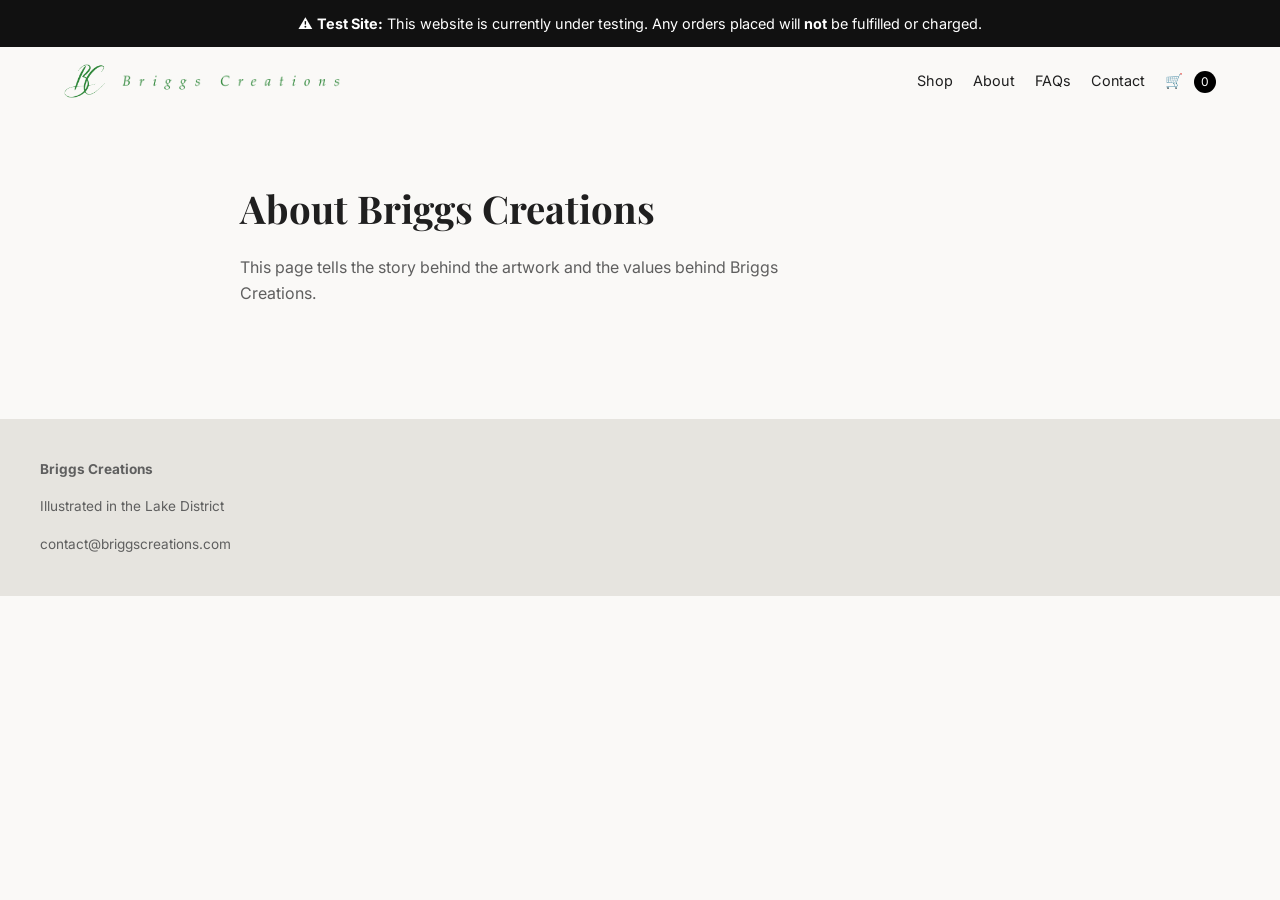
==== pages/about.html @ 9581f6a6 "Beta Testing Launch" ====
<!DOCTYPE html>
<html lang="en">

    <head>
        <meta charset="UTF-8" />
        <meta name="viewport" content="width=device-width, initial-scale=1" />
        <title>About | Briggs Creations</title>

        <!-- Fonts -->
        <link rel="preconnect" href="https://fonts.googleapis.com">
        <link rel="preconnect" href="https://fonts.gstatic.com" crossorigin>
        <link
            href="https://fonts.googleapis.com/css2?family=Inter:wght@300;400;500&family=Playfair+Display:wght@400;500&display=swap"
            rel="stylesheet">

        <link rel="stylesheet" href="../css/styles.css">
    </head>

    <body>
        <!-- BETA TEST BANNER -->
        <div class="beta-banner">
            ⚠️ <strong>Test Site:</strong> This website is currently under testing.
            Any orders placed will <strong>not</strong> be fulfilled or charged.
        </div>
        <!-- END BETA TEST BANNER -->

        <!-- Header (same as index) -->
        <header>
            <div class="nav">
                <div class="brand">
                    <a href="../index.html" class="logo-wrap">
                        <img src="../assets/Logo_2.png" alt="Briggs Creations logo" class="logo-primary" />
                        <img src="../assets/Logo_3.png" alt="Briggs Creations wordmark" class="logo-secondary" />
                    </a>
                </div>
                <button class="nav-toggle" aria-label="Menu" aria-expanded="false">
                    ☰
                </button>
                <nav class="nav-links">
                    <a href="../pages/shop.html">Shop</a>
                    <a href="../pages/about.html">About</a>
                    <a href="../pages/faq.html">FAQs</a>
                    <a href="../pages/contact.html">Contact</a>
                    <a href="../pages/basket.html" class="basket-link">
                        🛒
                        <span id="cart-count" class="cart-count" aria-live="polite">0</span>
                    </a>
                </nav>
            </div>
        </header>

        <main>

            <!-- About intro (placeholder for later) -->
            <section class="about-page">
                <div class="about-page-inner">
                    <h1>About Briggs Creations</h1>

                    <p class="about-intro">
                        <!-- You’ll fill this later -->
                        This page tells the story behind the artwork and the values behind Briggs Creations.
                    </p>
                </div>
            </section>


        </main>

        <!-- Footer -->
        <footer>
            <div class="footer-inner">
                <strong>Briggs Creations</strong>
                <span>Illustrated in the Lake District</span>
                <span>contact@briggscreations.com</span>
            </div>
        </footer>

        <script src="../js/cart.js"></script>
        <script>
            const toggle = document.querySelector(".nav-toggle");
            const nav = document.querySelector(".nav-links");

            if (toggle && nav) {
                toggle.addEventListener("click", () => {
                    const isOpen = nav.classList.toggle("is-open");
                    toggle.setAttribute("aria-expanded", isOpen);
                });
            }
        </script>

    </body>

</html>
---- css/styles.css ----
.beta-banner {
  position: fixed;
  top: 0;
  left: 0;
  width: 100%;
  z-index: 9999;
  background: #111;
  color: #fff;
  text-align: center;
  padding: 0.75rem 1rem;
  font-size: 0.9rem;
}

body {
  margin-top: 3rem;
}


:root {
  --bg-main: #faf9f7;
  --bg-muted: #eef1ec;
  --text-main: #1f1f1f;
  --text-soft: #5f5f5f;
  --accent: #2f4f3a;
  --card-bg: #ffffff;
}

* {
  box-sizing: border-box;
  margin: 0;
  padding: 0;
}

body {
  font-family: 'Inter', system-ui, sans-serif;
  background: var(--bg-main);
  color: var(--text-main);
  line-height: 1.6;
}

img {
  max-width: 100%;
  display: block;
  border-radius: 0;
}

a {
  color: inherit;
  text-decoration: none;
}

img {
  -webkit-user-drag: none;
  user-select: none;
}

/* ---------------- Header ---------------- */
header {
  position: sticky;
  top: 0;
  z-index: 10;
  background: rgba(250, 249, 247, 0.9);
  backdrop-filter: blur(4px);
}

/* ---------------- Brand / Logo ---------------- */

.logo-wrap {
  display: flex;
  align-items: center;
  gap: 0.75rem;
}

.logo-wrap img {
  opacity: 0.95;
}

.logo-wrap:hover img {
  opacity: 1;
}

/* Primary logo (always visible) */
.logo-primary {
  height: 34px;
  width: auto;
  display: block;
}

/* Secondary logo (desktop only) */
.logo-secondary {
  height: 26px;
  width: auto;
  display: block;
}

/* Mobile behaviour */
@media (max-width: 700px) {
  .brand .logo-secondary {
    display: none;
  }

  .logo-primary {
    height: 30px;
  }
}

.nav {
  max-width: 1200px;
  margin: 0 auto;
  padding: 1rem 1.5rem;
  display: flex;
  justify-content: space-between;
  align-items: center;
}

.brand {
  font-family: 'Playfair Display', serif;
  font-size: 1.2rem;
  font-weight: 500;
}

.nav-links {
  display: flex;
  gap: 1.25rem;
  font-size: 0.9rem;
}

/* ================================
   HEADER BASKET COUNT
   ================================ */

.basket-link {
  position: relative;
  text-decoration: none;
}

.cart-count {
  display: inline-block;
  margin-left: 0.4rem;
  min-width: 1.4rem;
  height: 1.4rem;
  padding: 0 0.35rem;
  font-size: 0.75rem;
  line-height: 1.4rem;
  text-align: center;
  border-radius: 999px;
  background-color: #000;
  color: #fff;
  transition: transform 0.25s ease, opacity 0.25s ease;
}

/* .cart-count.is-empty {
  opacity: 0;
  transform: scale(0.5);
} */

/* ================================
   Mobile Navigation (360px)
================================ */

.nav-toggle {
  display: none;
  background: none;
  border: none;
  font-size: 1.6rem;
  cursor: pointer;
}

/* Collapse nav at very small widths */
@media (max-width: 380px) {
  .nav-toggle {
    display: block;
  }

  .nav-links {
    display: none;
    position: absolute;
    top: 100%;
    right: 1rem;
    background: white;
    border: 1px solid #ddd;
    padding: 0.75rem 1rem;
    flex-direction: column;
    gap: 0.75rem;
    z-index: 1000;
  }

  .nav-links.is-open {
    display: flex;
  }
}

/* ---------------- Hero ---------------- */
.hero {
  max-width: 1200px;
  margin: 3rem auto 5rem;
  padding: 0 1.5rem;
  display: grid;
  grid-template-columns: 1fr 1fr;
  gap: 3rem;
  align-items: center;
}

.hero h1 {
  font-family: 'Playfair Display', serif;
  font-size: clamp(2rem, 4vw, 3rem);
  margin-bottom: 1rem;
}

.hero p {
  color: var(--text-soft);
  max-width: 38ch;
  margin-bottom: 1.5rem;
}

.btn-primary {
  display: inline-block;
  padding: 0.75rem 1.5rem;
  border-radius: 999px;
  background: var(--accent);
  color: white;
  font-size: 0.9rem;
}

.hero-image {
  border: 20px solid #1f1f1f;
}

@media (max-width: 900px) {
  .hero-image {
    display: none;
  }
}


/* ---------------- Sections ---------------- */
section {
  margin-bottom: 5rem;
}

.section-inner {
  max-width: 1200px;
  margin: 0 auto;
  padding: 0 1.5rem;
}

.section-title {
  font-size: 0.85rem;
  letter-spacing: 0.05em;
  text-transform: uppercase;
  color: var(--text-soft);
  margin-bottom: 2rem;
}

/* ---------------- Prints Grid ---------------- */
.prints-grid {
  display: grid;
  grid-template-columns: repeat(4, 1fr);
  gap: 2rem;
}

.print-card {
  background: var(--card-bg);
  padding: 1rem;
  border-radius: 12px;
  transition: transform 0.3s ease, box-shadow 0.3s ease;
}

.print-card:hover {
  transform: translateY(-4px);
  box-shadow: 0 8px 24px rgba(0, 0, 0, 0.06);
}

.print-info {
  margin-top: 0.75rem;
  font-size: 0.9rem;
}

.price {
  color: var(--text-soft);
  font-size: 0.85rem;
}

.print-card-image {
  border: 10px solid #1f1f1f;
  border-radius: 0;
}

@media (max-width: 700px) {
  .prints-carousel {
    display: flex;
    overflow-x: auto;
    gap: 1rem;
    scroll-snap-type: x mandatory;
    padding-bottom: 1rem;
  }

  .prints-carousel .print-card {
    min-width: 80%;
    max-width: 70%;
    scroll-snap-align: center;
    flex-shrink: 0;
  }

  /* Hide scrollbar but keep swipe */
  .prints-carousel::-webkit-scrollbar {
    display: none;
  }
}


/* ---------------- Trust Builder ---------------- */
.trust {
  background: var(--bg-muted);
  padding: 3rem 1.5rem;
}

.trust-grid {
  max-width: 1000px;
  margin: 0 auto;
  display: grid;
  grid-template-columns: repeat(4, 1fr);
  gap: 2rem;
  text-align: center;
  font-size: 0.85rem;
  color: var(--text-soft);
}

/* ---------------- About ---------------- */
.about {
  background: var(--bg-muted);
  padding: 4rem 0;
}

.about-inner {
  max-width: 1000px;
  margin: 0 auto;
  padding: 0 1.5rem;
  display: grid;
  grid-template-columns: 1fr 1fr;
  gap: 3rem;
  align-items: center;
}

.about p {
  max-width: 40ch;
  color: var(--text-soft);
  margin-bottom: 1rem;
}

.about a {
  font-size: 0.9rem;
  color: var(--accent);
}

@media (max-width: 850px) {
  .about-inner img {
    width: 140px;
    height: 140px;
    object-fit: cover;
    border-radius: 50%;
    margin: 0 auto;
  }

  .about-inner {
    text-align: center;
  }

  .about p {
    margin-left: auto;
    margin-right: auto;
  }
}

/* ---------------- About Page ---------------- */

.about-page {
  padding: 4rem 1.5rem 2rem;
}

.about-page-inner {
  max-width: 800px;
  margin: 0 auto;
}

.about-page h1 {
  font-family: 'Playfair Display', serif;
  font-size: 2.4rem;
  margin-bottom: 1rem;
}

.about-intro {
  color: var(--text-soft);
  max-width: 55ch;
}

/* ---------------- Policies ---------------- */

.policies {
  background: var(--bg-muted);
  padding: 4rem 1.5rem;
}

.policies-inner {
  max-width: 800px;
  margin: 0 auto;
}

.policies h2 {
  font-size: 0.9rem;
  letter-spacing: 0.08em;
  text-transform: uppercase;
  color: var(--text-soft);
  margin-bottom: 2rem;
}

/* Details / summary dropdown */

.policy-item {
  border-top: 1px solid #ddd;
  padding: 1.25rem 0;
}

.policy-item:last-child {
  border-bottom: 1px solid #ddd;
}

.policy-item summary {
  cursor: pointer;
  font-weight: 500;
  list-style: none;
  position: relative;
  padding-right: 2rem;
}

.policy-item summary::-webkit-details-marker {
  display: none;
}

.policy-item summary::after {
  content: "+";
  position: absolute;
  right: 0;
  top: 0;
  font-size: 1.2rem;
  transition: transform 0.2s ease;
}

.policy-item[open] summary::after {
  content: "–";
}

.policy-content {
  margin-top: 1rem;
  color: var(--text-soft);
  font-size: 0.9rem;
  line-height: 1.7;
}

.policy-content h3 {
  margin-top: 1.25rem;
  margin-bottom: 0.25rem;
  font-size: 0.9rem;
  color: var(--text-main);
}

/* ---------------- Closing CTA ---------------- */
.closing-cta {
  text-align: center;
  padding: 4rem 1.5rem;
}

.closing-cta p {
  margin-bottom: 1.25rem;
  color: var(--text-soft);
}

/* ---------------- Footer ---------------- */
footer {
  background: #e6e4df;
  padding: 2.5rem 1.5rem;
  font-size: 0.85rem;
  color: var(--text-soft);
}

.footer-inner {
  max-width: 1200px;
  margin: 0 auto;
  display: flex;
  flex-direction: column;
  gap: 1rem;
}

/* ---------------- Responsive ---------------- */
@media (max-width: 900px) {
  .hero {
    grid-template-columns: 1fr;
  }

  .prints-grid {
    grid-template-columns: repeat(2, 1fr);
  }

  .trust-grid {
    grid-template-columns: repeat(2, 1fr);
  }

  .about-inner {
    grid-template-columns: 1fr;
  }
}

@media (max-width: 500px) {
  .prints-grid {
    grid-template-columns: 1fr;
  }
}

/*--------------shop page---------------------*/
/* Shop product grid */
.product-grid {
  display: grid;
  grid-template-columns: repeat(auto-fit, minmax(240px, 1fr));
  gap: 2rem;
}

/* Individual product card */
.product-card {
  display: flex;
  flex-direction: column;
  background: #fff;
}

/* Image wrapper */
.product-image {
  display: block;
  width: 100%;
  aspect-ratio: 1 / √2;
  /* portrait artwork */
  overflow: hidden;
}

/* Product image itself */
.product-image img {
  width: 100%;
  height: 100%;
  object-fit: contain;
  background: #f7f7f7;
  display: block;
}

.product-image img {
  transition: transform 0.3s ease;
}

.product-card:hover .product-image img {
  transform: scale(1.05);
}

/* Product image frame with border */
.product-image {
  display: block;
  width: 100%;
  aspect-ratio: 1 / √2;
  overflow: hidden;
  border: 10px solid #000;
  box-sizing: border-box;
}

/* ================================
   PRODUCT PAGE
   ================================ */

.product-page {
  max-width: 1200px;
  margin: 0 auto;
  padding: 2rem 1.5rem 4rem;
}

.product-layout {
  display: grid;
  grid-template-columns: 1fr;
  gap: 2.5rem;
}

/* Desktop layout */
@media (min-width: 768px) {
  .product-layout {
    grid-template-columns: 1.1fr 0.9fr;
    align-items: start;
    gap: 4rem;
  }
}

/* ----------------
     Product Image
     ---------------- */

.product-image img {
  width: 100%;
  height: auto;
  display: block;
  border: 1px solid #000;
  background-color: #fff;
}

/* ----------------
     Product Details
     ---------------- */

.product-details h1 {
  margin: 0 0 0.25rem;
  font-size: 2rem;
}

.artist-name {
  margin: 0 0 1.5rem;
  font-size: 1rem;
  color: #555;
}

.product-description {
  margin-bottom: 1.5rem;
  line-height: 1.6;
}

.product-specs {
  list-style: none;
  padding: 0;
  margin: 0 0 1.5rem;
}

.product-specs li {
  margin-bottom: 0.5rem;
  font-size: 0.95rem;
}

/* ----------------
     Price & CTA
     ---------------- */

.product-price {
  font-size: 1.4rem;
  font-weight: 600;
  margin-bottom: 1.25rem;
}

#add-to-cart {
  margin-bottom: 1.25rem;
}

/* ----------------
     Delivery Note
     ---------------- */

.delivery-note {
  font-size: 0.9rem;
  color: #666;
}

/* ----------------
     Error State
     ---------------- */

#product-error {
  text-align: center;
  padding: 4rem 1rem;
}

#product-error p {
  margin-bottom: 1.5rem;
}

/* ================================
   BASKET PAGE
   ================================ */

.basket-page {
  max-width: 1200px;
  margin: 0 auto;
  padding: 2rem 1.5rem 4rem;
}

.basket-page h1 {
  margin-bottom: 2rem;
}

/* Empty state */

#empty-basket {
  text-align: center;
  padding: 4rem 1rem;
}

/* Layout */

#basket-content {
  display: grid;
  grid-template-columns: 1fr;
  gap: 3rem;
}

@media (min-width: 768px) {
  #basket-content {
    grid-template-columns: 2fr 1fr;
    align-items: start;
  }
}

/* Items list */

.basket-items {
  list-style: none;
  padding: 0;
  margin: 0;
}

.basket-item {
  display: grid;
  grid-template-columns: 80px 1fr auto auto;
  gap: 1.5rem;
  align-items: center;
  padding: 1.5rem 0;
  border-bottom: 1px solid #ddd;
}

.basket-item img {
  width: 80px;
  height: auto;
  border: 1px solid #000;
}

/* Item details */

.item-details h3 {
  margin: 0 0 0.25rem;
  font-size: 1.1rem;
}

.item-meta {
  font-size: 0.9rem;
  color: #666;
}

.remove-item {
  background: none;
  border: none;
  padding: 0;
  margin-top: 0.5rem;
  font-size: 0.85rem;
  color: #666;
  cursor: pointer;
  text-decoration: underline;
}

/* Quantity */

.item-quantity input {
  width: 60px;
  padding: 0.25rem;
  text-align: center;
}

/* Price */

.item-price {
  font-weight: 600;
}

/* Summary */

.basket-summary {
  border: 1px solid #ddd;
  padding: 1.5rem;
}

.basket-summary h2 {
  margin-top: 0;
  margin-bottom: 1.5rem;
}

.summary-row {
  display: flex;
  justify-content: space-between;
  margin-bottom: 0.75rem;
}

.summary-row.total {
  font-weight: 600;
  border-top: 1px solid #ddd;
  padding-top: 0.75rem;
}

.returns-note {
  margin-top: 1rem;
  font-size: 0.85rem;
  color: #666;
}

/* ================================
   ADD TO BASKET ANIMATION
   ================================ */

@keyframes bump {
  0% {
    transform: scale(1);
  }

  40% {
    transform: scale(1.25);
  }

  100% {
    transform: scale(1);
  }
}

.cart-count.bump {
  animation: bump 0.3s ease;
}

/* Button feedback */
.btn-primary.added {
  position: relative;
  overflow: hidden;
}

.btn-primary.added::after {
  content: "✓ Added";
  position: absolute;
  inset: 0;
  display: flex;
  align-items: center;
  justify-content: center;
  background-color: #000;
  color: #fff;
  font-size: 0.9rem;
  font-weight: 500;
  opacity: 0;
  animation: fadeAdded 1.2s ease forwards;
}

@keyframes fadeAdded {
  0% {
    opacity: 0;
  }

  20% {
    opacity: 1;
  }

  80% {
    opacity: 1;
  }

  100% {
    opacity: 0;
  }
}

/* Checkout Button feedback */
#checkout-button.loading {
  cursor: not-allowed;
  opacity: 0.6;
}

#checkout-button.loading::after {
  content: "";
  display: inline-block;
  width: 16px;
  height: 16px;
  border: 2px solid white;
  border-top: 2px solid transparent;
  border-radius: 50%;
  margin-left: 8px;
  animation: spin 1s linear infinite;
}

@keyframes spin {
  0% {
    transform: rotate(0deg);
  }

  100% {
    transform: rotate(360deg);
  }
}
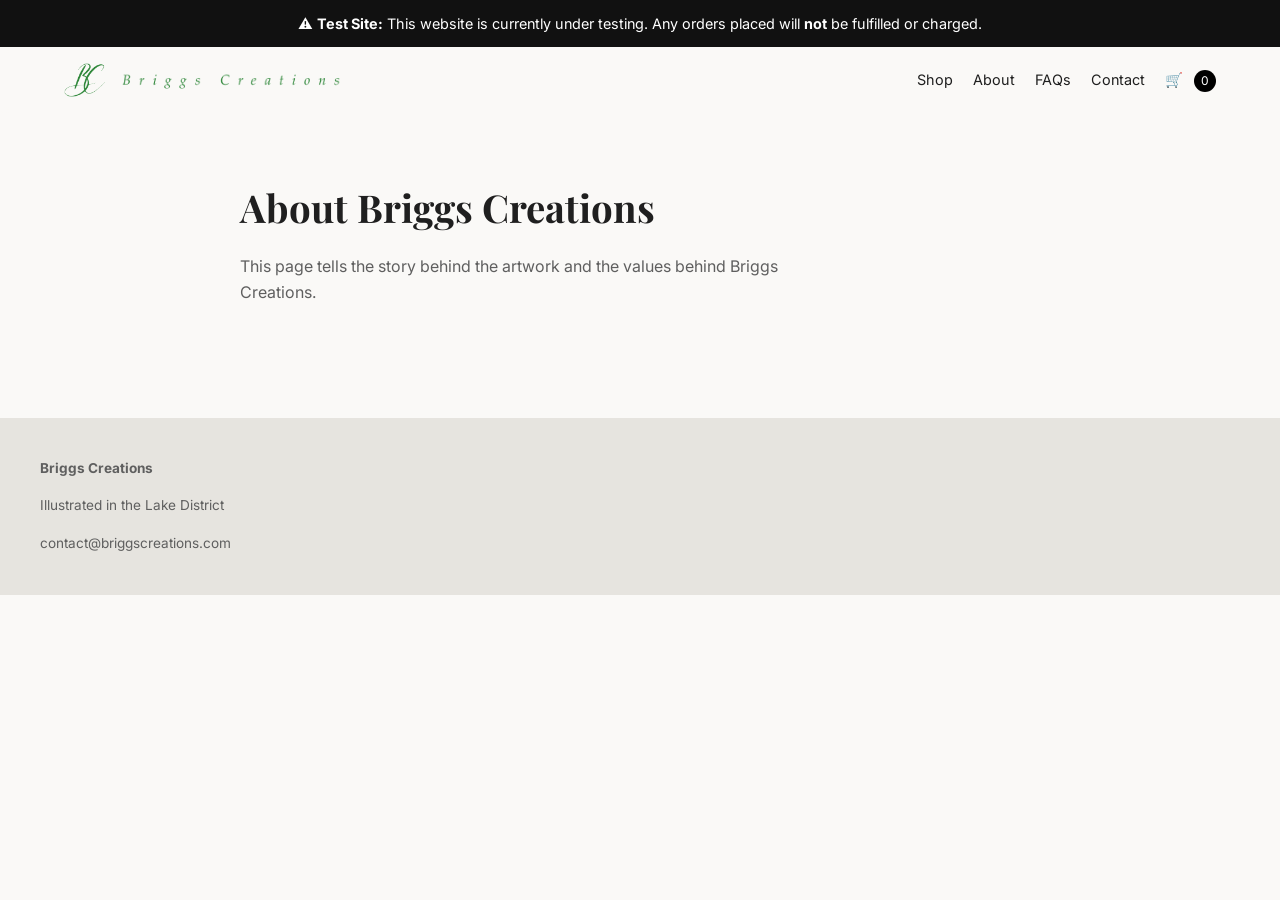
==== commit 0930d29f: "Update post payment basket count" ====
--- a/pages/about.html
+++ b/pages/about.html
@@ -75,7 +75,7 @@
             </div>
         </footer>
 
-        <script src="../js/cart.js"></script>
+        <script src="/js/cart.js"></script>
         <script>
             const toggle = document.querySelector(".nav-toggle");
             const nav = document.querySelector(".nav-links");
--- a/css/styles.css
+++ b/css/styles.css
@@ -1,5 +1,5 @@
 .beta-banner {
-  position: fixed;
+  /* position: fixed; */
   top: 0;
   left: 0;
   width: 100%;
@@ -11,9 +11,9 @@
   font-size: 0.9rem;
 }
 
-body {
+/* body {
   margin-top: 3rem;
-}
+} */
 
 
 :root {
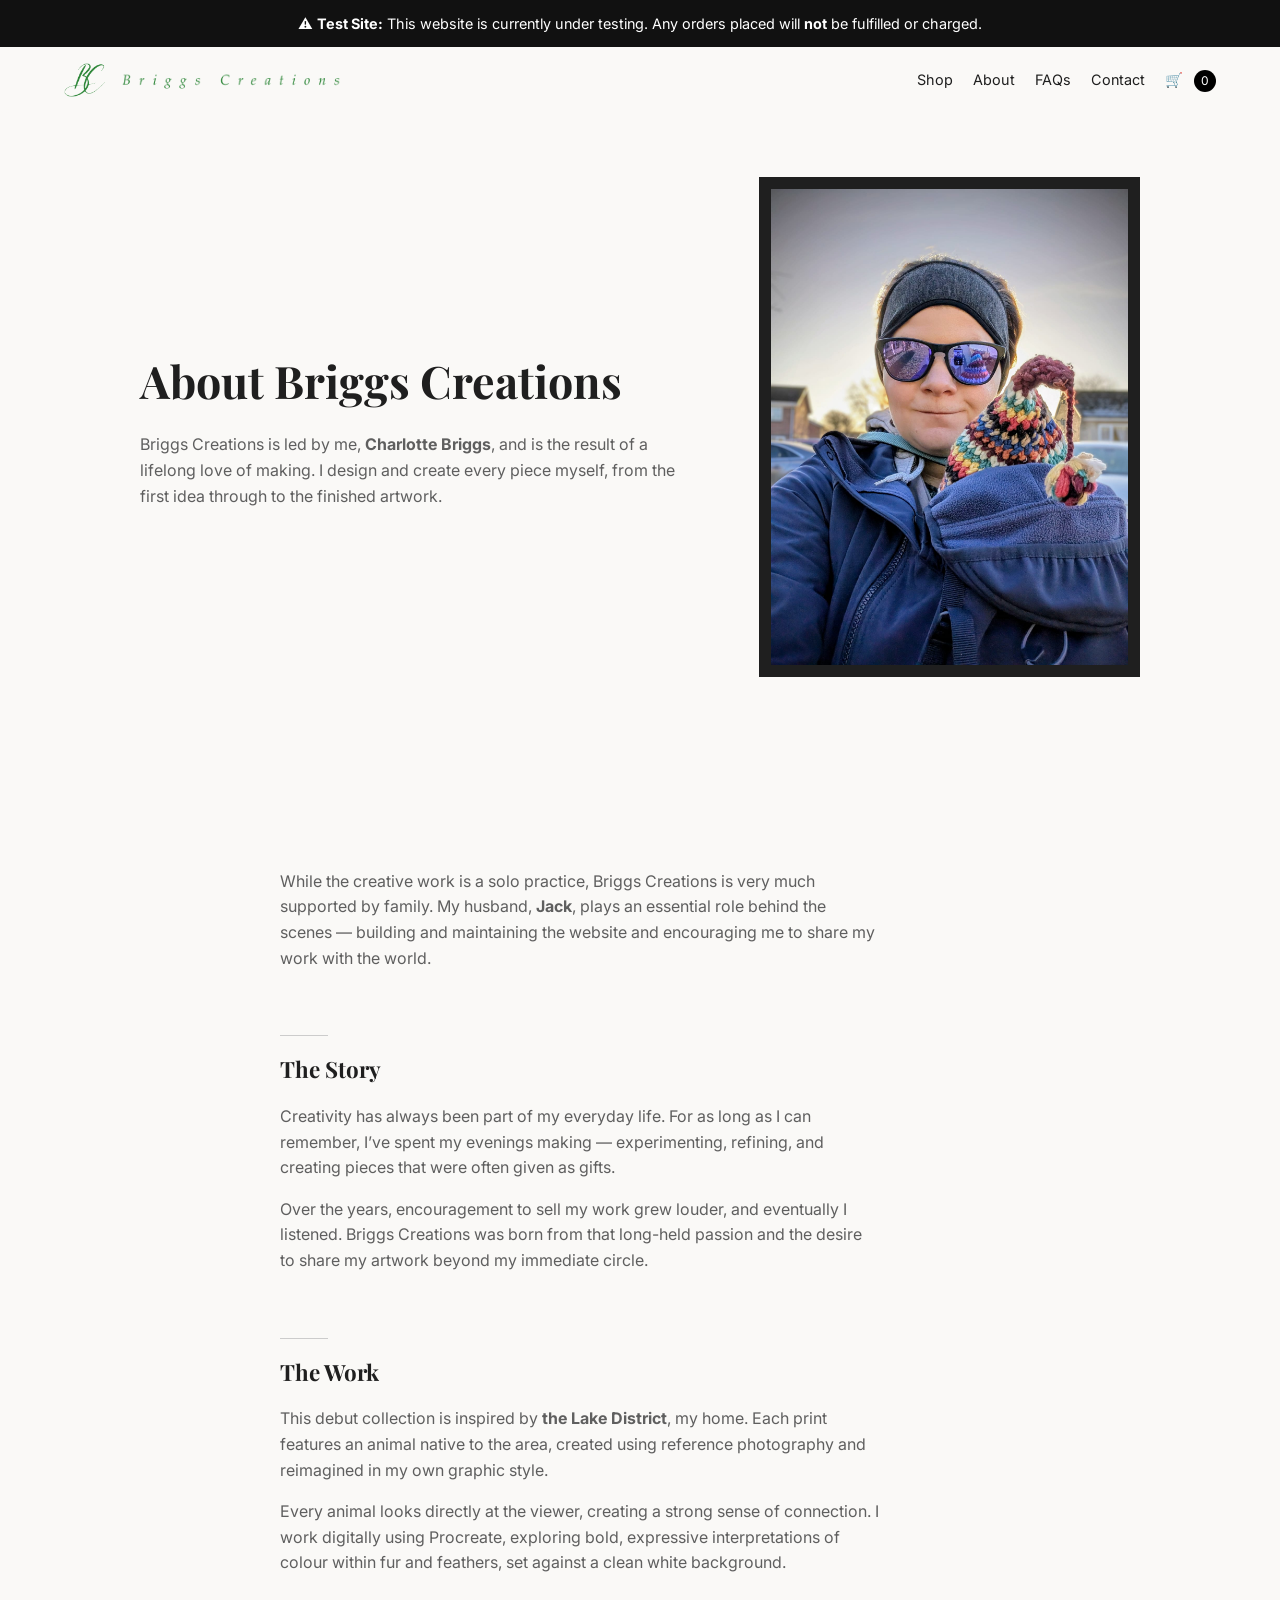
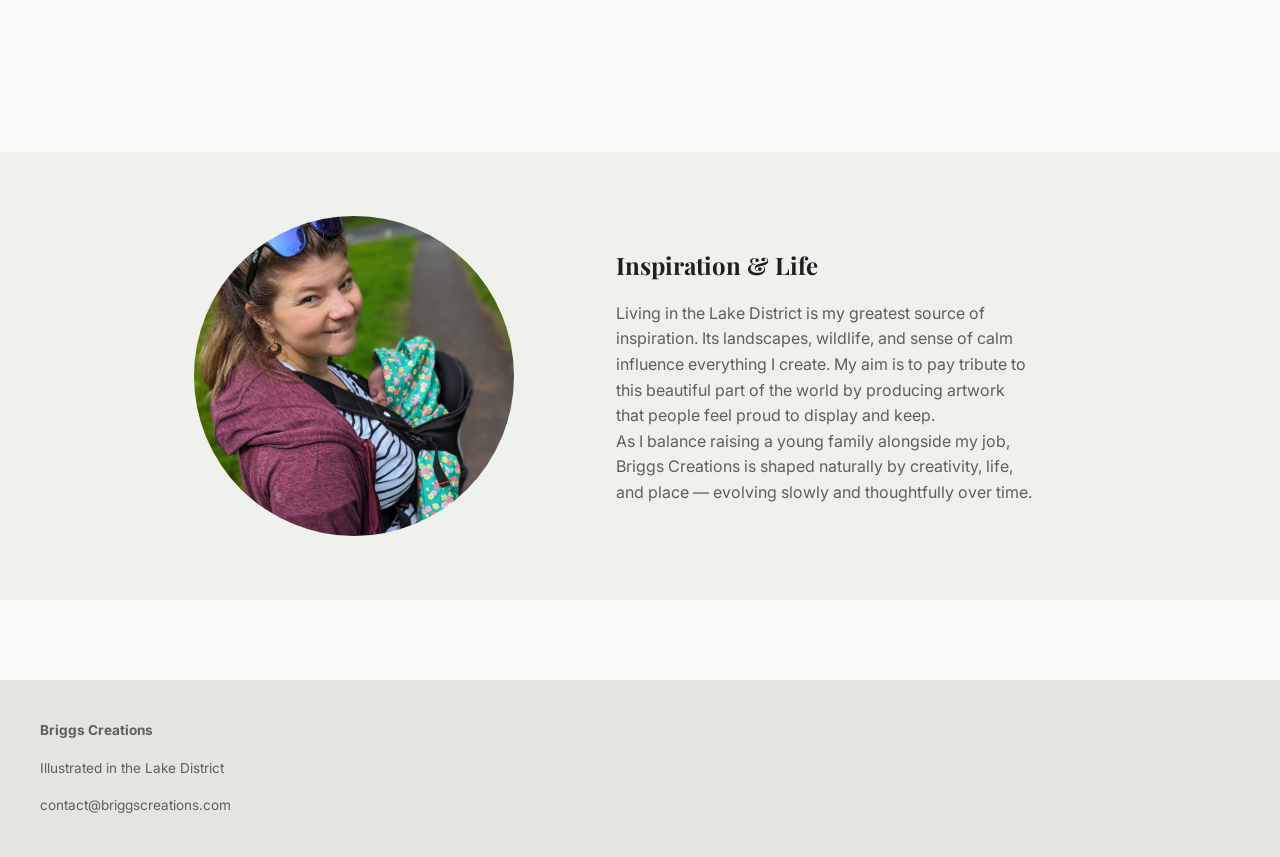
==== commit 054f76ea: "beta release" ====
--- a/pages/about.html
+++ b/pages/about.html
@@ -51,20 +51,106 @@
 
         <main>
 
-            <!-- About intro (placeholder for later) -->
+            <!-- About Hero -->
+            <section class="about-hero">
+                <div class="about-hero-inner">
+                    <div class="about-hero-text">
+                        <h1>About Briggs Creations</h1>
+                        <p class="about-intro">
+                            Briggs Creations is led by me, <strong>Charlotte Briggs</strong>, and is the result of a
+                            lifelong
+                            love of making. I design and create every piece myself, from the first idea through to the
+                            finished
+                            artwork.
+                        </p>
+                    </div>
+
+                    <div class="about-hero-image">
+                        <img src="../assets/Bio_Pic_1.jpg" alt="Charlotte Briggs portrait">
+                    </div>
+                </div>
+            </section>
+
+            <!-- About Content -->
             <section class="about-page">
                 <div class="about-page-inner">
-                    <h1>About Briggs Creations</h1>
 
-                    <p class="about-intro">
-                        <!-- You’ll fill this later -->
-                        This page tells the story behind the artwork and the values behind Briggs Creations.
-                    </p>
+                    <div class="about-block">
+                        <p class="lead">
+                            While the creative work is a solo practice, Briggs Creations is very much supported by
+                            family.
+                            My husband, <strong>Jack</strong>, plays an essential role behind the scenes — building and
+                            maintaining the website and encouraging me to share my work with the world.
+                        </p>
+                    </div>
+
+                    <div class="about-block">
+                        <h2>The Story</h2>
+                        <p>
+                            Creativity has always been part of my everyday life. For as long as I can remember, I’ve
+                            spent
+                            my evenings making — experimenting, refining, and creating pieces that were often given as
+                            gifts.
+                        </p>
+                        <p>
+                            Over the years, encouragement to sell my work grew louder, and eventually I listened.
+                            Briggs Creations was born from that long-held passion and the desire to share my artwork
+                            beyond
+                            my immediate circle.
+                        </p>
+                    </div>
+
+                    <div class="about-block">
+                        <h2>The Work</h2>
+                        <p>
+                            This debut collection is inspired by <strong>the Lake District</strong>, my home. Each print
+                            features an animal native to the area, created using reference photography and reimagined in
+                            my
+                            own graphic style.
+                        </p>
+                        <p>
+                            Every animal looks directly at the viewer, creating a strong sense of connection.
+                            I work digitally using Procreate, exploring bold, expressive interpretations of colour
+                            within
+                            fur and feathers, set against a clean white background.
+                        </p>
+                    </div>
+
                 </div>
             </section>
 
 
+            <!-- Family / Life Section -->
+            <section class="about-life">
+                <div class="about-life-inner">
+
+                    <div class="about-life-image">
+                        <img src="../assets/Bio_Pic_2.jpg" alt="Charlotte Briggs with her baby">
+                    </div>
+
+                    <div class="about-life-text">
+                        <h2>Inspiration & Life</h2>
+
+                        <p>
+                            Living in the Lake District is my greatest source of inspiration. Its landscapes, wildlife,
+                            and
+                            sense of calm influence everything I create. My aim is to pay tribute to this beautiful part
+                            of
+                            the world by producing artwork that people feel proud to display and keep.
+                        </p>
+
+                        <p>
+                            As I balance raising a young family alongside my job, Briggs Creations is shaped naturally
+                            by
+                            creativity, life, and place — evolving slowly and thoughtfully over time.
+                        </p>
+                    </div>
+
+                </div>
+            </section>
+
         </main>
+
 
         <!-- Footer -->
         <footer>
--- a/css/styles.css
+++ b/css/styles.css
@@ -378,11 +378,6 @@
   padding: 4rem 1.5rem 2rem;
 }
 
-.about-page-inner {
-  max-width: 800px;
-  margin: 0 auto;
-}
-
 .about-page h1 {
   font-family: 'Playfair Display', serif;
   font-size: 2.4rem;
@@ -393,6 +388,133 @@
   color: var(--text-soft);
   max-width: 55ch;
 }
+
+.about-page-inner {
+  max-width: 720px;
+  /* slightly narrower = calmer */
+  margin: 0 auto;
+}
+
+.about-block {
+  margin-bottom: 4rem;
+}
+
+.about-block h2 {
+  margin-bottom: 1rem;
+}
+
+.about-page p {
+  max-width: none;
+  /* stop fighting the container */
+}
+
+
+/* ---------------- About Hero ---------------- */
+
+.about-hero {
+  padding: 4rem 1.5rem 3rem;
+}
+
+.about-hero-inner {
+  max-width: 1000px;
+  margin: 0 auto;
+  display: grid;
+  grid-template-columns: 1.2fr 0.8fr;
+  gap: 3rem;
+  align-items: center;
+}
+
+.about-hero h1 {
+  font-family: 'Playfair Display', serif;
+  font-size: clamp(2.2rem, 4vw, 2.8rem);
+  margin-bottom: 1rem;
+}
+
+.about-hero-image img {
+  border: 12px solid #1f1f1f;
+}
+
+/* ---------------- About Page Enhancements ---------------- */
+
+.about-block h2::before {
+  content: "";
+  display: block;
+  width: 48px;
+  height: 1px;
+  background: #ccc;
+  margin-bottom: 1rem;
+}
+
+.about-page h2 {
+  font-family: 'Playfair Display', serif;
+  font-size: 1.4rem;
+  margin: 3rem 0 1rem;
+}
+
+.about-page p {
+  color: var(--text-soft);
+  max-width: 60ch;
+  margin-bottom: 1rem;
+}
+
+/* ---------------- About Life Section ---------------- */
+
+.about-life {
+  margin-top: 2rem;
+  background: var(--bg-muted);
+  padding: 4rem 1.5rem;
+}
+
+.about-life-text h2 {
+  font-family: 'Playfair Display', serif;
+  margin-bottom: 1rem;
+}
+
+.about-life-inner {
+  max-width: 1000px;
+  margin: 0 auto;
+  display: grid;
+  grid-template-columns: 0.9fr 1.1fr;
+  gap: 3rem;
+  align-items: center;
+}
+
+.about-life-image img {
+  border-radius: 50%;
+  aspect-ratio: 1 / 1;
+  object-fit: cover;
+  width: 100%;
+  max-width: 320px;
+  margin: 0 auto;
+}
+
+.about-life-text p {
+  color: var(--text-soft);
+  max-width: 42ch;
+}
+
+/* ---------------- Responsive ---------------- */
+
+@media (max-width: 850px) {
+
+  .about-hero-inner,
+  .about-life-inner {
+    grid-template-columns: 1fr;
+    text-align: center;
+  }
+
+  .about-hero-image img {
+    max-width: 280px;
+    margin: 0 auto;
+  }
+
+  .about-life-text p,
+  .about-page p {
+    margin-left: auto;
+    margin-right: auto;
+  }
+}
+
 
 /* ---------------- Policies ---------------- */
 
@@ -634,6 +756,22 @@
   margin-bottom: 0.5rem;
   font-size: 0.95rem;
 }
+
+/* Long-form product details */
+
+.product-details-long {
+  margin-top: 2rem;
+  color: #5f5f5f;
+  font-size: 0.95rem;
+  line-height: 1.7;
+  max-width: 60ch;
+}
+
+.product-details-long strong {
+  color: #1f1f1f;
+  font-weight: 500;
+}
+
 
 /* ----------------
      Price & CTA
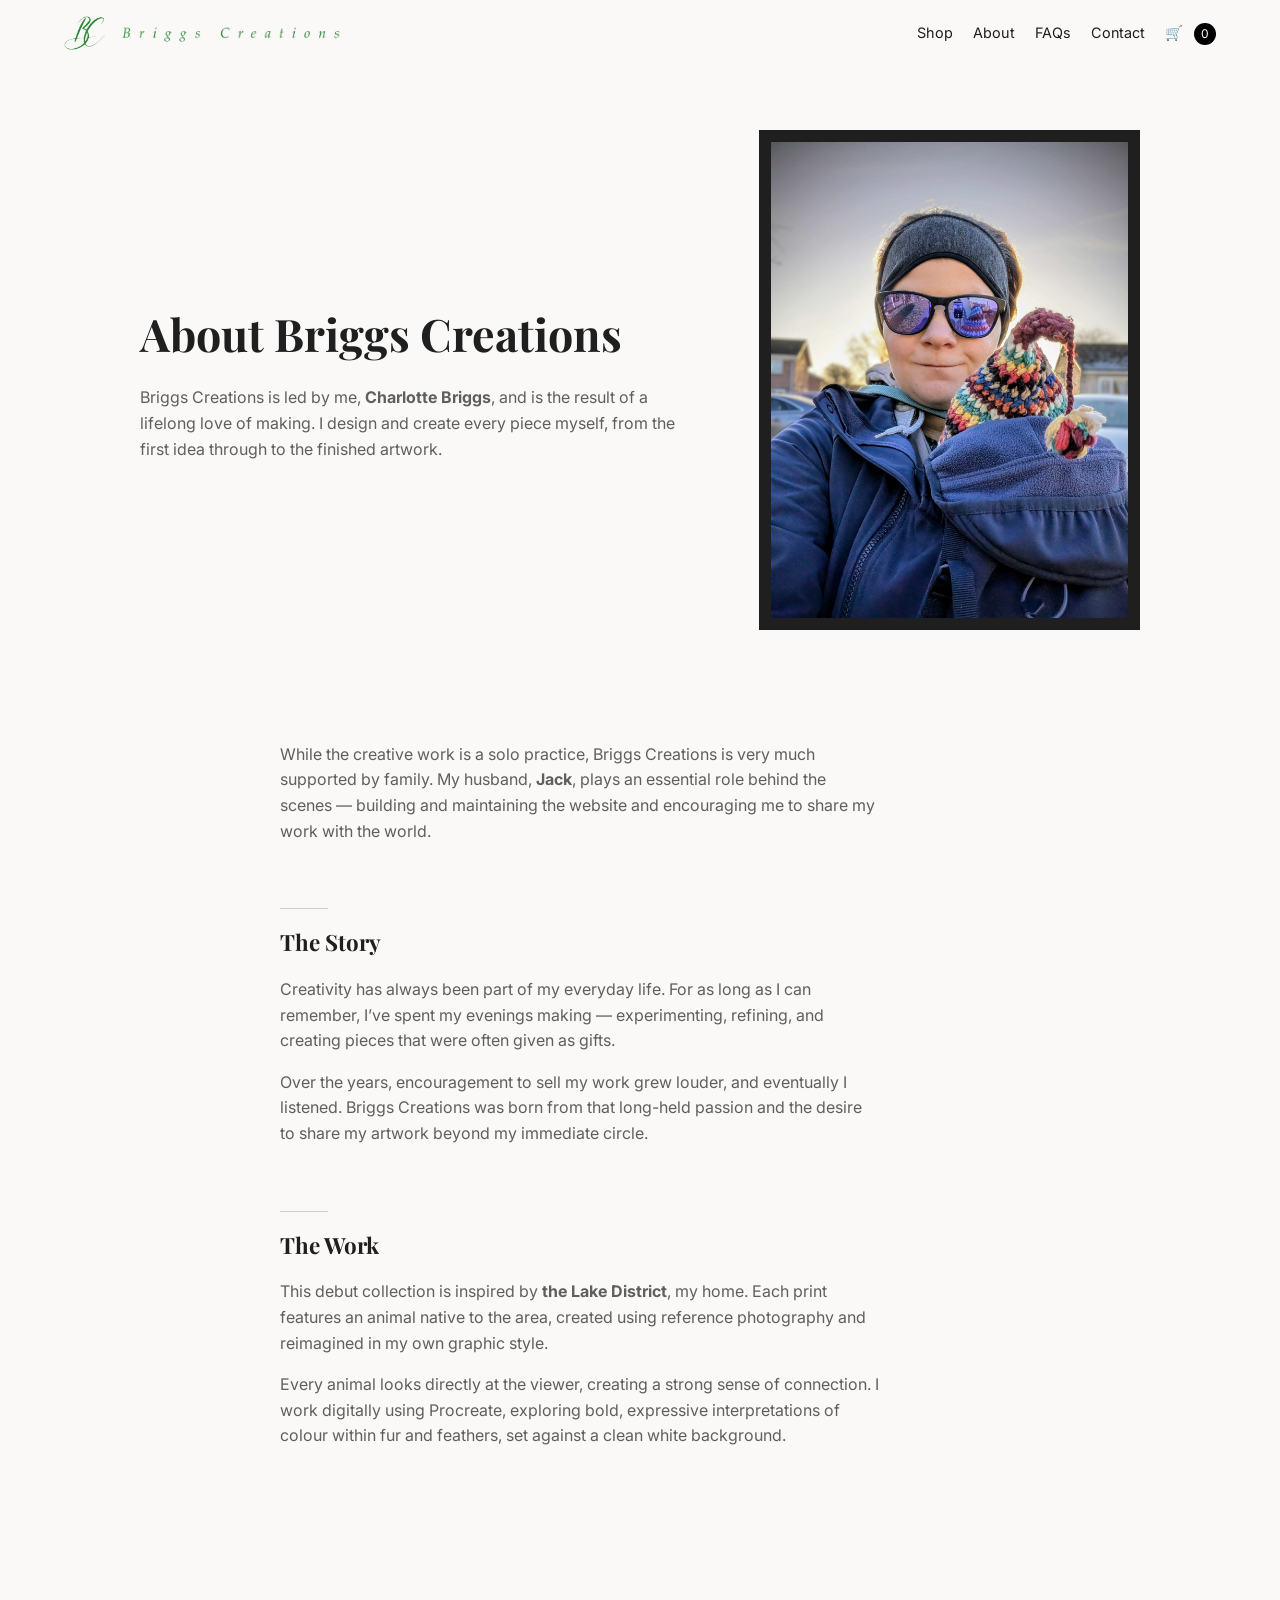
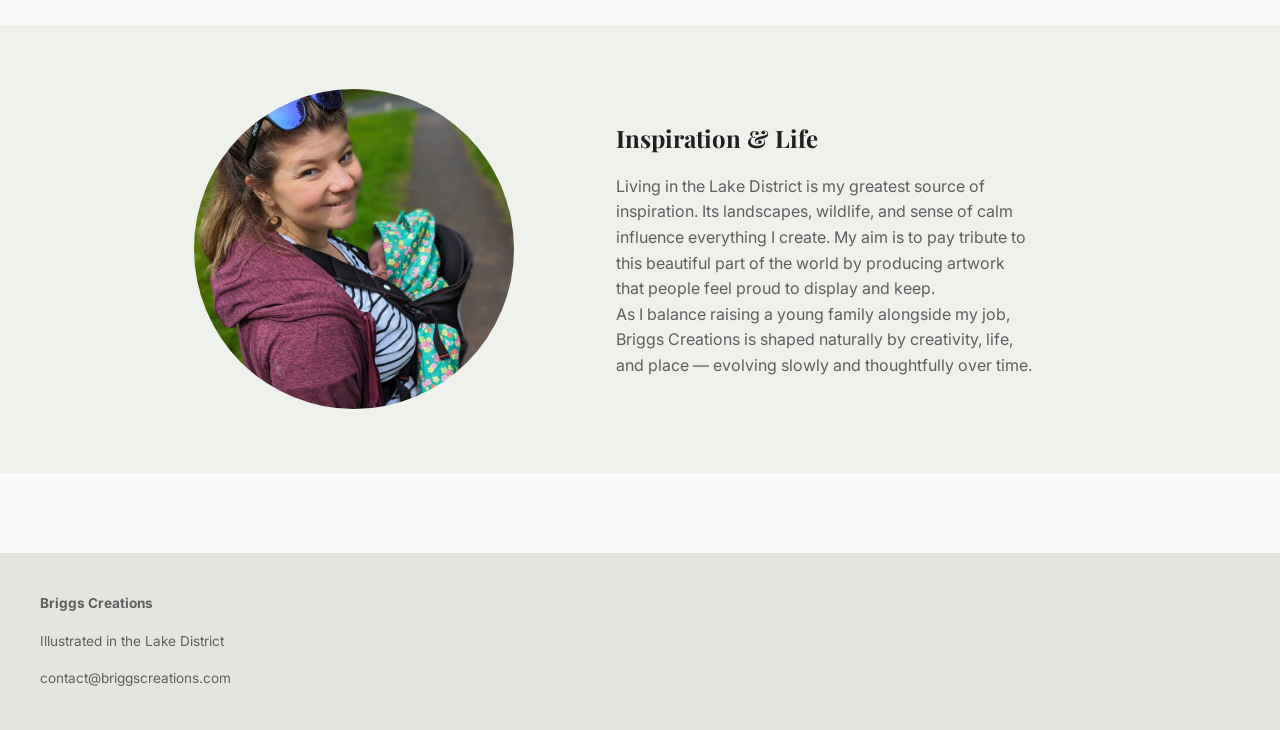
==== commit a19bca0c: "Launch Site v1 - first launch of Briggs Creations" ====
--- a/pages/about.html
+++ b/pages/about.html
@@ -18,10 +18,10 @@
 
     <body>
         <!-- BETA TEST BANNER -->
-        <div class="beta-banner">
+        <!-- <div class="beta-banner">
             ⚠️ <strong>Test Site:</strong> This website is currently under testing.
             Any orders placed will <strong>not</strong> be fulfilled or charged.
-        </div>
+        </div> -->
         <!-- END BETA TEST BANNER -->
 
         <!-- Header (same as index) -->
@@ -157,7 +157,7 @@
             <div class="footer-inner">
                 <strong>Briggs Creations</strong>
                 <span>Illustrated in the Lake District</span>
-                <span>contact@briggscreations.com</span>
+                <span><a href="mailto:contact@briggscreations.com">contact@briggscreations.com</a></span>
             </div>
         </footer>
 
--- a/css/styles.css
+++ b/css/styles.css
@@ -1,5 +1,5 @@
-.beta-banner {
-  /* position: fixed; */
+/* .beta-banner {
+  position: fixed;
   top: 0;
   left: 0;
   width: 100%;
@@ -9,7 +9,7 @@
   text-align: center;
   padding: 0.75rem 1rem;
   font-size: 0.9rem;
-}
+} */
 
 /* body {
   margin-top: 3rem;
@@ -42,16 +42,13 @@
   max-width: 100%;
   display: block;
   border-radius: 0;
+  -webkit-user-drag: none;
+  user-select: none;
 }
 
 a {
   color: inherit;
   text-decoration: none;
-}
-
-img {
-  -webkit-user-drag: none;
-  user-select: none;
 }
 
 /* ---------------- Header ---------------- */
@@ -149,10 +146,6 @@
   transition: transform 0.25s ease, opacity 0.25s ease;
 }
 
-/* .cart-count.is-empty {
-  opacity: 0;
-  transform: scale(0.5);
-} */
 
 /* ================================
    Mobile Navigation (360px)
@@ -242,6 +235,7 @@
   max-width: 1200px;
   margin: 0 auto;
   padding: 0 1.5rem;
+  padding-bottom: 4rem;
 }
 
 .section-title {
@@ -413,6 +407,7 @@
 
 .about-hero {
   padding: 4rem 1.5rem 3rem;
+  margin-bottom: 0;
 }
 
 .about-hero-inner {
@@ -611,6 +606,10 @@
   display: flex;
   flex-direction: column;
   gap: 1rem;
+}
+
+.footer-inner a:hover {
+  text-decoration: underline;
 }
 
 /* ---------------- Responsive ---------------- */
